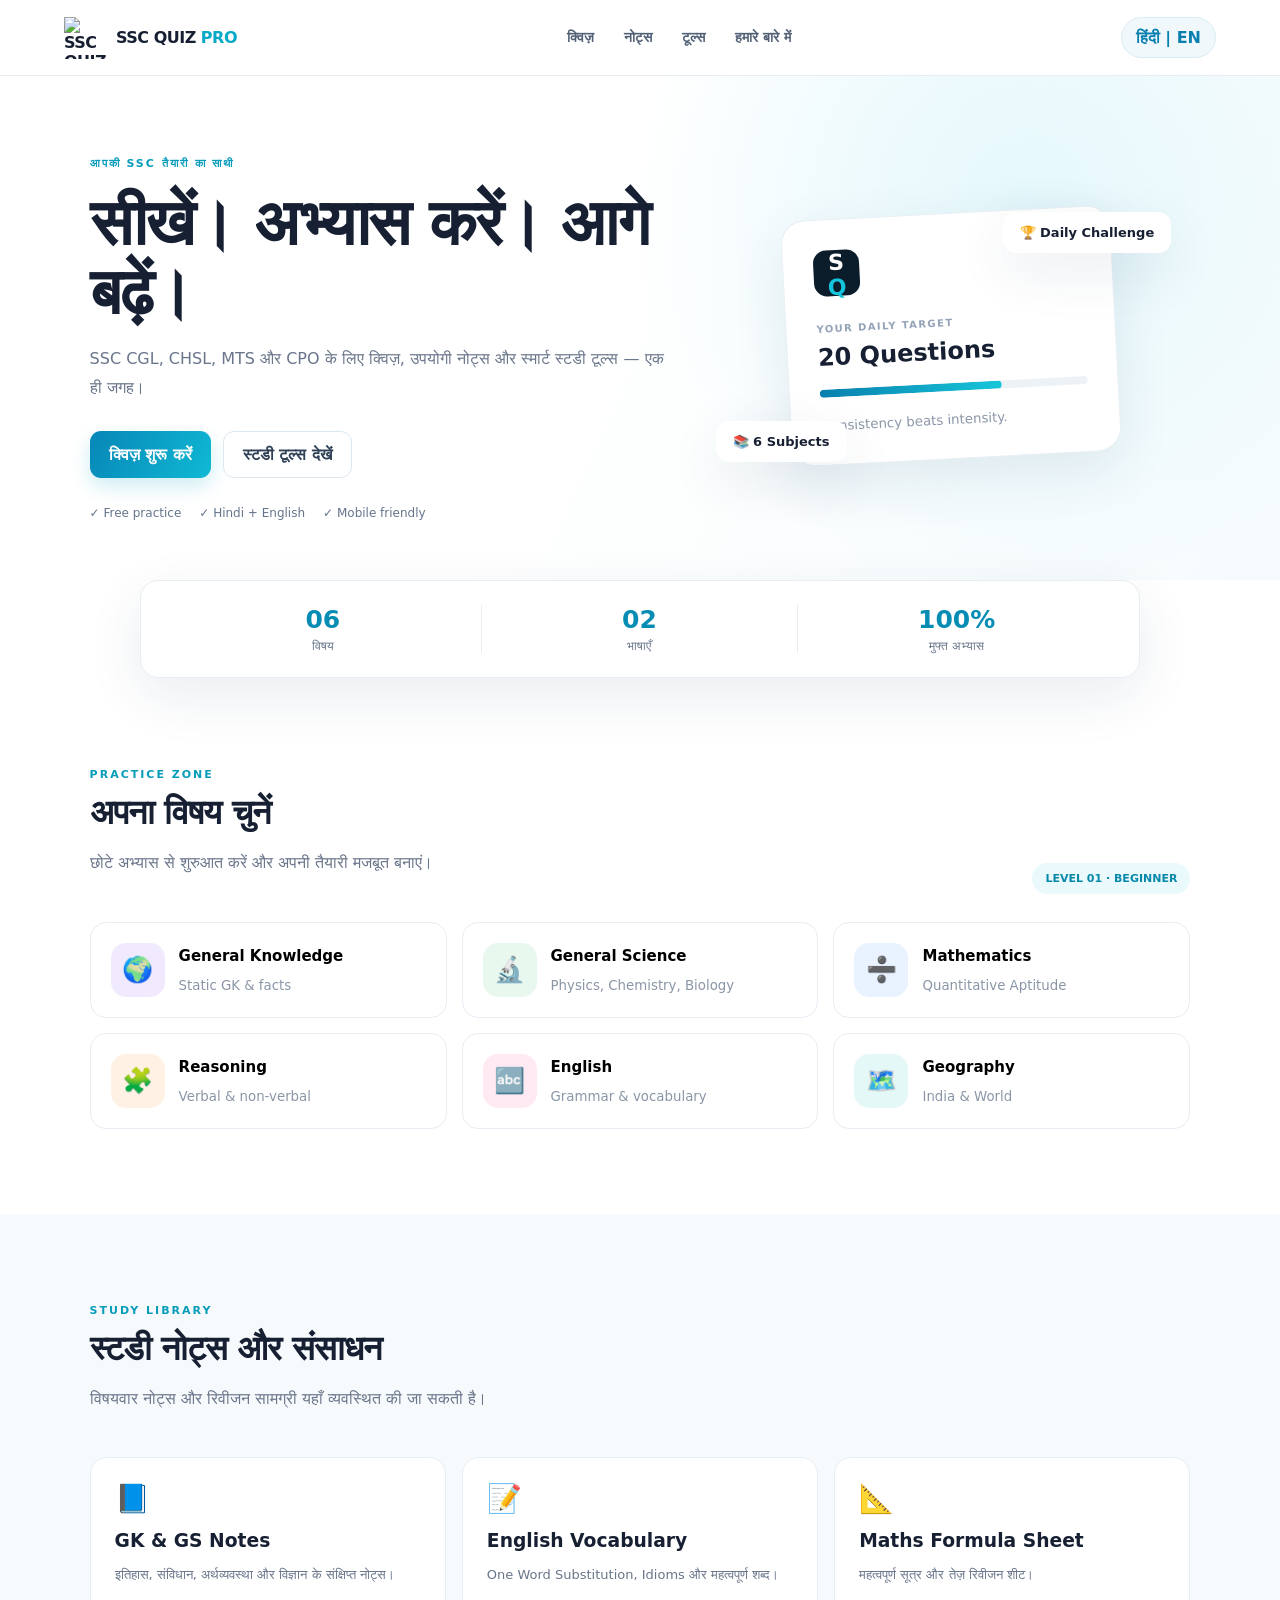
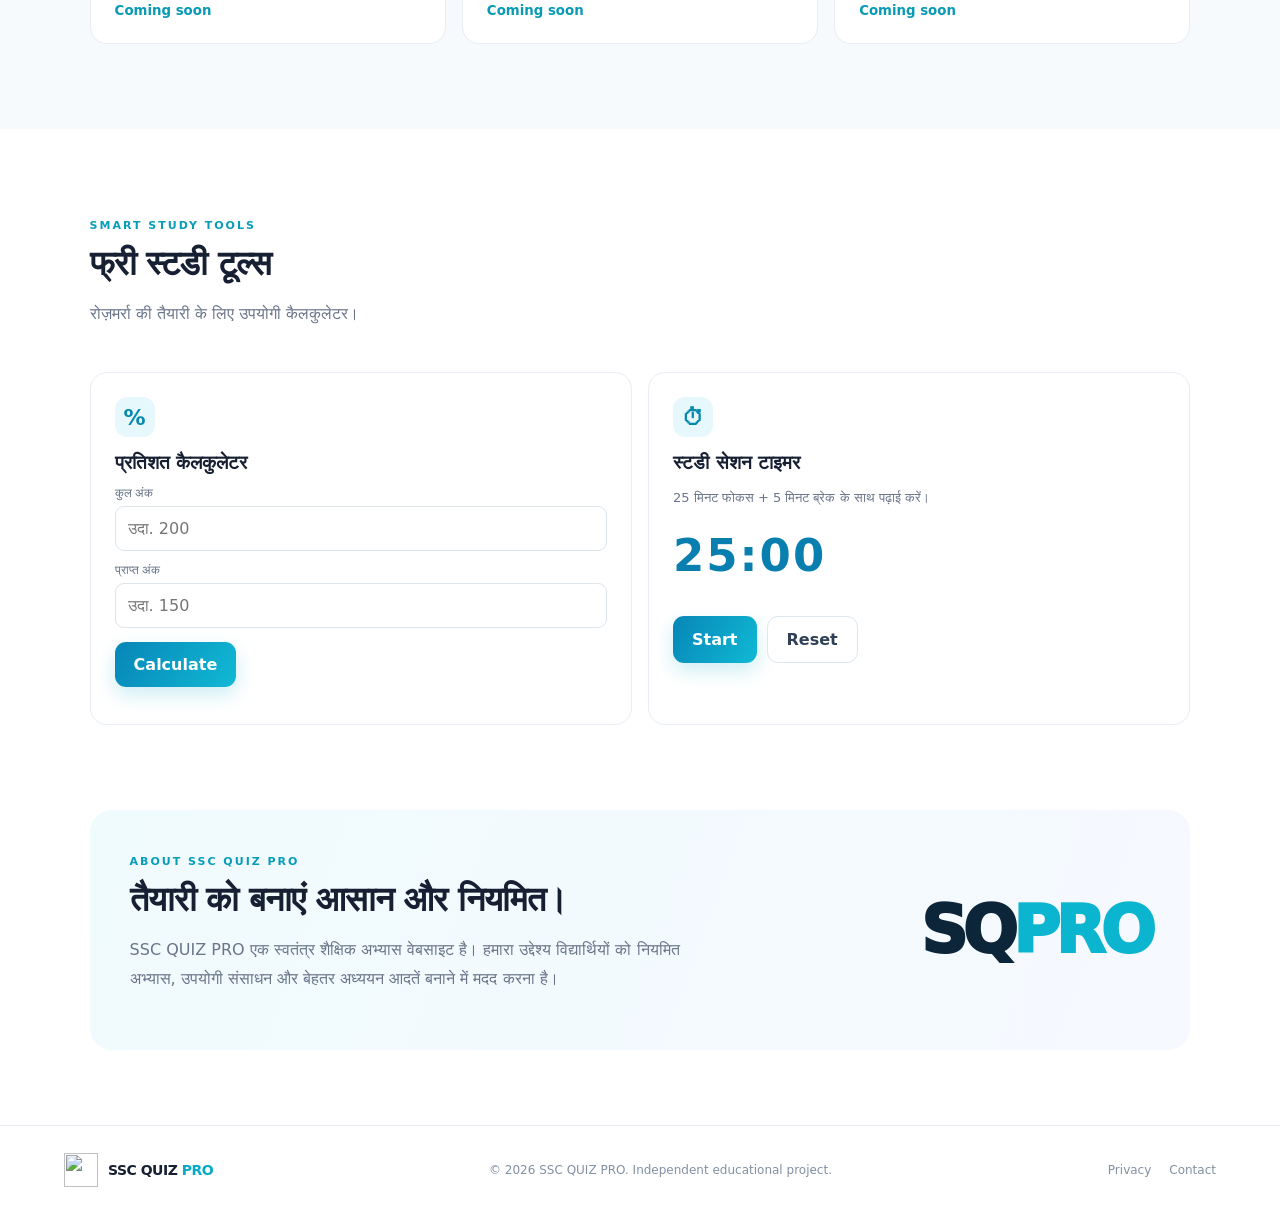
==== index.html @ 0713862b "Add files via upload" ====
<!doctype html>
<html lang="hi">
<head>
<meta charset="utf-8"><meta name="viewport" content="width=device-width,initial-scale=1">
<meta name="description" content="SSC QUIZ PRO — SSC CGL, CHSL, MTS और CPO की मुफ्त तैयारी: क्विज़, नोट्स और स्टडी टूल्स।">
<meta name="theme-color" content="#ffffff"><title>SSC QUIZ PRO | Learn • Practice • Progress</title>
<link rel="icon" href="assets/logo.svg" type="image/svg+xml"><link rel="stylesheet" href="styles.css">
</head>
<body>
<header class="topbar"><a class="brand" href="#home"><img src="assets/logo.svg" alt="SSC QUIZ PRO logo"><span>SSC QUIZ <b>PRO</b></span></a><nav><a href="#quiz" data-hi="क्विज़" data-en="Quiz">क्विज़</a><a href="#notes" data-hi="नोट्स" data-en="Notes">नोट्स</a><a href="#tools" data-hi="टूल्स" data-en="Tools">टूल्स</a><a href="#about" data-hi="हमारे बारे में" data-en="About">हमारे बारे में</a></nav><button id="langBtn" class="lang">हिंदी | EN</button></header>
<main id="home">
<section class="hero"><div class="hero-copy"><span class="eyebrow" data-hi="आपकी SSC तैयारी का साथी" data-en="Your SSC preparation companion">आपकी SSC तैयारी का साथी</span><h1 data-hi="सीखें। अभ्यास करें। आगे बढ़ें।" data-en="Learn. Practice. Progress.">सीखें। अभ्यास करें। आगे बढ़ें।</h1><p data-hi="SSC CGL, CHSL, MTS और CPO के लिए क्विज़, उपयोगी नोट्स और स्मार्ट स्टडी टूल्स — एक ही जगह।" data-en="Quizzes, useful notes and smart study tools for SSC CGL, CHSL, MTS and CPO — all in one place.">SSC CGL, CHSL, MTS और CPO के लिए क्विज़, उपयोगी नोट्स और स्मार्ट स्टडी टूल्स — एक ही जगह।</p><div class="actions"><a class="btn primary" href="#quiz" data-hi="क्विज़ शुरू करें" data-en="Start a quiz">क्विज़ शुरू करें</a><a class="btn secondary" href="#tools" data-hi="स्टडी टूल्स देखें" data-en="Explore study tools">स्टडी टूल्स देखें</a></div><div class="trust"><span>✓ Free practice</span><span>✓ Hindi + English</span><span>✓ Mobile friendly</span></div></div><div class="hero-art"><div class="score-card"><div class="mini-logo">S<span>Q</span></div><p>YOUR DAILY TARGET</p><strong>20 Questions</strong><div class="progress"><i></i></div><small>Consistency beats intensity.</small></div><div class="float-chip chip1">🏆 Daily Challenge</div><div class="float-chip chip2">📚 6 Subjects</div></div></section>
<section class="stats"><div><strong>06</strong><span data-hi="विषय" data-en="Subjects">विषय</span></div><div><strong>02</strong><span data-hi="भाषाएँ" data-en="Languages">भाषाएँ</span></div><div><strong>100%</strong><span data-hi="मुफ्त अभ्यास" data-en="Free practice">मुफ्त अभ्यास</span></div></section>
<section id="quiz" class="section"><div class="section-head"><div><span class="eyebrow">PRACTICE ZONE</span><h2 data-hi="अपना विषय चुनें" data-en="Choose your subject">अपना विषय चुनें</h2><p data-hi="छोटे अभ्यास से शुरुआत करें और अपनी तैयारी मजबूत बनाएं।" data-en="Start with a short practice set and strengthen your preparation.">छोटे अभ्यास से शुरुआत करें और अपनी तैयारी मजबूत बनाएं।</p></div><span class="pill">LEVEL 01 · BEGINNER</span></div><div class="subject-grid">
<button class="subject" data-subject="GK"><span class="subject-icon purple">🌍</span><b>General Knowledge</b><small>Static GK & facts</small></button><button class="subject" data-subject="GS"><span class="subject-icon green">🔬</span><b>General Science</b><small>Physics, Chemistry, Biology</small></button><button class="subject" data-subject="Maths"><span class="subject-icon blue">➗</span><b>Mathematics</b><small>Quantitative Aptitude</small></button><button class="subject" data-subject="Reasoning"><span class="subject-icon orange">🧩</span><b>Reasoning</b><small>Verbal & non-verbal</small></button><button class="subject" data-subject="English"><span class="subject-icon pink">🔤</span><b>English</b><small>Grammar & vocabulary</small></button><button class="subject" data-subject="Geography"><span class="subject-icon teal">🗺️</span><b>Geography</b><small>India & World</small></button></div>
<div id="quizPanel" class="quiz-panel hidden"><div class="quiz-top"><span id="quizSubject">GK</span><span id="questionCount">Question 1/5</span></div><div class="quiz-progress"><i id="quizProgress"></i></div><h3 id="questionText"></h3><div id="options" class="options"></div><p id="feedback" class="feedback" aria-live="polite"></p><div class="quiz-bottom"><span id="scoreText">Score: 0</span><button id="nextBtn" class="btn primary" disabled>Next question →</button></div></div>
</section>
<section id="notes" class="section soft"><div class="section-head"><div><span class="eyebrow">STUDY LIBRARY</span><h2 data-hi="स्टडी नोट्स और संसाधन" data-en="Study notes & resources">स्टडी नोट्स और संसाधन</h2><p data-hi="विषयवार नोट्स और रिवीजन सामग्री यहाँ व्यवस्थित की जा सकती है।" data-en="Organised subject-wise notes and revision material can live here.">विषयवार नोट्स और रिवीजन सामग्री यहाँ व्यवस्थित की जा सकती है।</p></div></div><div class="resource-grid"><article class="resource"><span>📘</span><h3>GK & GS Notes</h3><p data-hi="इतिहास, संविधान, अर्थव्यवस्था और विज्ञान के संक्षिप्त नोट्स।" data-en="Concise notes for History, Polity, Economy and Science.">इतिहास, संविधान, अर्थव्यवस्था और विज्ञान के संक्षिप्त नोट्स।</p><small>Coming soon</small></article><article class="resource"><span>📝</span><h3>English Vocabulary</h3><p data-hi="One Word Substitution, Idioms और महत्वपूर्ण शब्द।" data-en="One Word Substitution, idioms and important words.">One Word Substitution, Idioms और महत्वपूर्ण शब्द।</p><small>Coming soon</small></article><article class="resource"><span>📐</span><h3>Maths Formula Sheet</h3><p data-hi="महत्वपूर्ण सूत्र और तेज़ रिवीजन शीट।" data-en="Important formulas and quick revision sheets.">महत्वपूर्ण सूत्र और तेज़ रिवीजन शीट।</p><small>Coming soon</small></article></div></section>
<section id="tools" class="section"><div class="section-head"><div><span class="eyebrow">SMART STUDY TOOLS</span><h2 data-hi="फ्री स्टडी टूल्स" data-en="Free study tools">फ्री स्टडी टूल्स</h2><p data-hi="रोज़मर्रा की तैयारी के लिए उपयोगी कैलकुलेटर।" data-en="Useful calculators for everyday preparation.">रोज़मर्रा की तैयारी के लिए उपयोगी कैलकुलेटर।</p></div></div><div class="tools-grid"><div class="tool-card"><span class="tool-icon">%</span><h3 data-hi="प्रतिशत कैलकुलेटर" data-en="Percentage calculator">प्रतिशत कैलकुलेटर</h3><label data-hi="कुल अंक" data-en="Total marks">कुल अंक</label><input id="total" type="number" placeholder="उदा. 200"><label data-hi="प्राप्त अंक" data-en="Obtained marks">प्राप्त अंक</label><input id="obtained" type="number" placeholder="उदा. 150"><button id="calcPercent" class="btn primary">Calculate</button><p id="percentResult" class="result" aria-live="polite"></p></div><div class="tool-card"><span class="tool-icon">⏱</span><h3 data-hi="स्टडी सेशन टाइमर" data-en="Study session timer">स्टडी सेशन टाइमर</h3><p data-hi="25 मिनट फोकस + 5 मिनट ब्रेक के साथ पढ़ाई करें।" data-en="Study with 25 minutes focus + 5 minutes break.">25 मिनट फोकस + 5 मिनट ब्रेक के साथ पढ़ाई करें।</p><div id="timerDisplay" class="timer">25:00</div><div class="timer-actions"><button id="timerStart" class="btn primary">Start</button><button id="timerReset" class="btn secondary">Reset</button></div></div></div></section>
<section id="about" class="about"><div><span class="eyebrow">ABOUT SSC QUIZ PRO</span><h2 data-hi="तैयारी को बनाएं आसान और नियमित।" data-en="Make preparation simpler and consistent.">तैयारी को बनाएं आसान और नियमित।</h2><p data-hi="SSC QUIZ PRO एक स्वतंत्र शैक्षिक अभ्यास वेबसाइट है। हमारा उद्देश्य विद्यार्थियों को नियमित अभ्यास, उपयोगी संसाधन और बेहतर अध्ययन आदतें बनाने में मदद करना है।" data-en="SSC QUIZ PRO is an independent educational practice website. Our goal is to help learners build consistent practice habits with useful resources.">SSC QUIZ PRO एक स्वतंत्र शैक्षिक अभ्यास वेबसाइट है। हमारा उद्देश्य विद्यार्थियों को नियमित अभ्यास, उपयोगी संसाधन और बेहतर अध्ययन आदतें बनाने में मदद करना है।</p></div><div class="about-mark">SQ<span>PRO</span></div></section>
</main><footer><a class="brand" href="#home"><img src="assets/logo.svg" alt=""><span>SSC QUIZ <b>PRO</b></span></a><p>© <span id="year"></span> SSC QUIZ PRO. Independent educational project.</p><div><a href="privacy.html">Privacy</a><a href="contact.html">Contact</a></div></footer><script src="app.js"></script>
</body></html>
---- styles.css ----
:root{--ink:#172033;--muted:#69758a;--blue:#087fae;--cyan:#10b9d4;--line:#e7edf3;--soft:#f5f9fc;--shadow:0 18px 55px rgba(25,57,84,.09)}*{box-sizing:border-box}html{scroll-behavior:smooth}body{margin:0;font-family:Inter,ui-sans-serif,system-ui,-apple-system,"Segoe UI",sans-serif;color:var(--ink);background:#fff}a{color:inherit;text-decoration:none}.topbar{height:76px;padding:0 max(5vw,22px);display:flex;align-items:center;justify-content:space-between;border-bottom:1px solid var(--line);position:sticky;top:0;background:rgba(255,255,255,.94);backdrop-filter:blur(12px);z-index:10}.brand{display:flex;align-items:center;gap:10px;font-weight:850;letter-spacing:-.5px}.brand img{width:42px;height:42px}.brand b{color:#06a9c6}.topbar nav{display:flex;gap:30px;color:#526176;font-size:14px;font-weight:650}.topbar nav a:hover,footer a:hover{color:var(--blue)}button{font:inherit;cursor:pointer}.lang{background:#f0f8fb;border:1px solid #d7edf4;border-radius:30px;padding:10px 14px;color:#087fae;font-weight:750}.hero{padding:76px max(7vw,24px) 60px;display:grid;grid-template-columns:1.1fr .9fr;align-items:center;gap:35px;background:radial-gradient(circle at 80% 25%,#e5f8fc 0,transparent 36%),linear-gradient(115deg,#fff 45%,#f5fbfd)}.eyebrow{font-size:11px;letter-spacing:2px;font-weight:850;color:#079cba}.hero h1{font-size:clamp(38px,5vw,64px);line-height:1.08;letter-spacing:-2px;margin:18px 0}.hero p,.section-head p,.about p{color:var(--muted);line-height:1.8;max-width:600px}.actions{display:flex;gap:12px;margin:28px 0}.btn{border:0;border-radius:11px;padding:13px 19px;font-weight:750;display:inline-flex;align-items:center;justify-content:center}.primary{background:linear-gradient(120deg,#0786b7,#10b9d4);color:#fff;box-shadow:0 8px 20px #0aa5c533}.secondary{background:#fff;border:1px solid #dce7ef;color:#304157}.trust{display:flex;gap:18px;flex-wrap:wrap;color:#64748b;font-size:12px}.hero-art{min-height:300px;display:grid;place-items:center;position:relative}.score-card{width:min(330px,80%);padding:30px;background:#fff;border:1px solid #e9f0f5;border-radius:24px;box-shadow:var(--shadow);transform:rotate(-3deg)}.mini-logo{width:46px;height:46px;background:#0b1c2b;color:#fff;border-radius:13px;display:grid;place-items:center;font-weight:900;font-size:22px}.mini-logo span{color:#12c4dc}.score-card p{font-size:10px;letter-spacing:1.4px;color:#94a3b8;font-weight:800;margin:24px 0 5px}.score-card strong{font-size:24px}.score-card small{color:#8b97a8}.progress,.quiz-progress{height:8px;background:#edf2f6;border-radius:20px;margin:18px 0;overflow:hidden}.progress i{display:block;width:68%;height:100%;background:linear-gradient(90deg,#087fae,#17c6d9);border-radius:20px}.float-chip{position:absolute;background:#fff;padding:13px 17px;border-radius:13px;box-shadow:var(--shadow);font-weight:750;font-size:13px}.chip1{top:26px;right:4%}.chip2{bottom:24px;left:1%}.stats{margin:0 auto;max-width:1000px;display:grid;grid-template-columns:repeat(3,1fr);padding:24px;border:1px solid var(--line);border-radius:18px;box-shadow:var(--shadow);background:#fff}.stats div{text-align:center;display:grid;gap:5px;border-right:1px solid var(--line)}.stats div:last-child{border:0}.stats strong{font-size:25px;color:#078db4}.stats span{font-size:12px;color:var(--muted)}.section{padding:85px max(7vw,24px)}.section-head{display:flex;justify-content:space-between;align-items:end;margin-bottom:28px}.section h2,.about h2{font-size:34px;letter-spacing:-1px;margin:10px 0}.pill{font-size:11px;color:#0789a9;background:#eaf9fc;padding:9px 13px;border-radius:30px;font-weight:850}.subject-grid{display:grid;grid-template-columns:repeat(3,1fr);gap:15px}.subject{background:#fff;border:1px solid var(--line);border-radius:16px;padding:20px;display:grid;grid-template-columns:54px 1fr;column-gap:14px;text-align:left;align-items:center;transition:.2s}.subject:hover{transform:translateY(-4px);box-shadow:var(--shadow);border-color:#b9e7f0}.subject-icon{grid-row:span 2;width:54px;height:54px;border-radius:15px;display:grid;place-items:center;font-size:25px}.purple{background:#f1eaff}.green{background:#e8f8ef}.blue{background:#e9f2ff}.orange{background:#fff1e4}.pink{background:#ffeaf3}.teal{background:#e4f8f7}.subject b{font-size:15px}.subject small{color:#8a96a7;margin-top:5px}.quiz-panel{margin-top:25px;padding:25px;border:1px solid #dceaf0;border-radius:18px;box-shadow:var(--shadow);max-width:760px}.hidden{display:none}.quiz-top,.quiz-bottom{display:flex;justify-content:space-between;color:#718096;font-size:13px;font-weight:750}.quiz-top span:first-child{color:#078eaf}.quiz-progress{margin:14px 0 22px;height:6px}.quiz-progress i{display:block;height:100%;width:20%;background:#10b9d4;transition:.2s}.quiz-panel h3{font-size:20px;line-height:1.5}.options{display:grid;gap:10px}.option{padding:13px 15px;text-align:left;border:1px solid var(--line);background:#fff;border-radius:11px;color:#344256}.option:hover{border-color:#13afca}.option.correct{background:#eaf9f0;border-color:#59c889}.option.wrong{background:#fff0f0;border-color:#f09b9b}.feedback{min-height:24px;color:#607084;font-size:13px}.quiz-bottom{align-items:center}.soft{background:#f7fafc}.resource-grid,.tools-grid{display:grid;grid-template-columns:repeat(3,1fr);gap:16px}.resource,.tool-card{padding:24px;background:#fff;border:1px solid var(--line);border-radius:17px}.resource>span{font-size:28px}.resource h3,.tool-card h3{margin:15px 0 8px}.resource p,.tool-card p{font-size:13px;color:var(--muted);line-height:1.7}.resource small{color:#0a9ab6;font-weight:800}.tools-grid{grid-template-columns:repeat(2,1fr)}.tool-icon{width:40px;height:40px;border-radius:12px;background:#e6f8fb;color:#0789ae;display:grid;place-items:center;font-size:22px;font-weight:900}.tool-card label{display:block;font-size:12px;color:#617084;margin:12px 0 6px}.tool-card input{width:100%;padding:12px;border:1px solid #dce5ec;border-radius:9px;font:inherit}.tool-card .btn{margin-top:14px}.result{font-weight:800;color:#078eaf}.timer{font-size:45px;font-weight:850;letter-spacing:2px;margin:20px 0;color:#087fae}.timer-actions{display:flex;gap:10px}.about{margin:0 max(7vw,24px) 75px;padding:40px;border-radius:22px;background:linear-gradient(110deg,#f0fbfd,#f6f9ff);display:flex;align-items:center;justify-content:space-between;gap:25px}.about-mark{font-size:65px;font-weight:950;color:#0d2538;letter-spacing:-5px}.about-mark span{color:#0bb5cf}footer{padding:25px max(5vw,22px);border-top:1px solid var(--line);display:flex;align-items:center;justify-content:space-between;gap:20px;color:#8190a2;font-size:12px}footer .brand{color:var(--ink);font-size:14px}footer .brand img{width:34px;height:34px}footer div{display:flex;gap:18px}@media(max-width:760px){.topbar{height:66px}.topbar nav{display:none}.hero{padding-top:52px;grid-template-columns:1fr}.hero-art{min-height:250px}.stats{margin:0 18px}.section{padding:65px 20px}.subject-grid{grid-template-columns:repeat(2,1fr)}.resource-grid{grid-template-columns:1fr}.tools-grid{grid-template-columns:1fr}.section-head{align-items:start;gap:15px;flex-direction:column}.about{margin:0 20px 50px;padding:27px;flex-direction:column;align-items:start}.about-mark{font-size:48px}footer{flex-wrap:wrap}footer p{order:3;width:100%}}@media(max-width:390px){.subject-grid{grid-template-columns:1fr}.trust{gap:9px}.actions{flex-direction:column}}
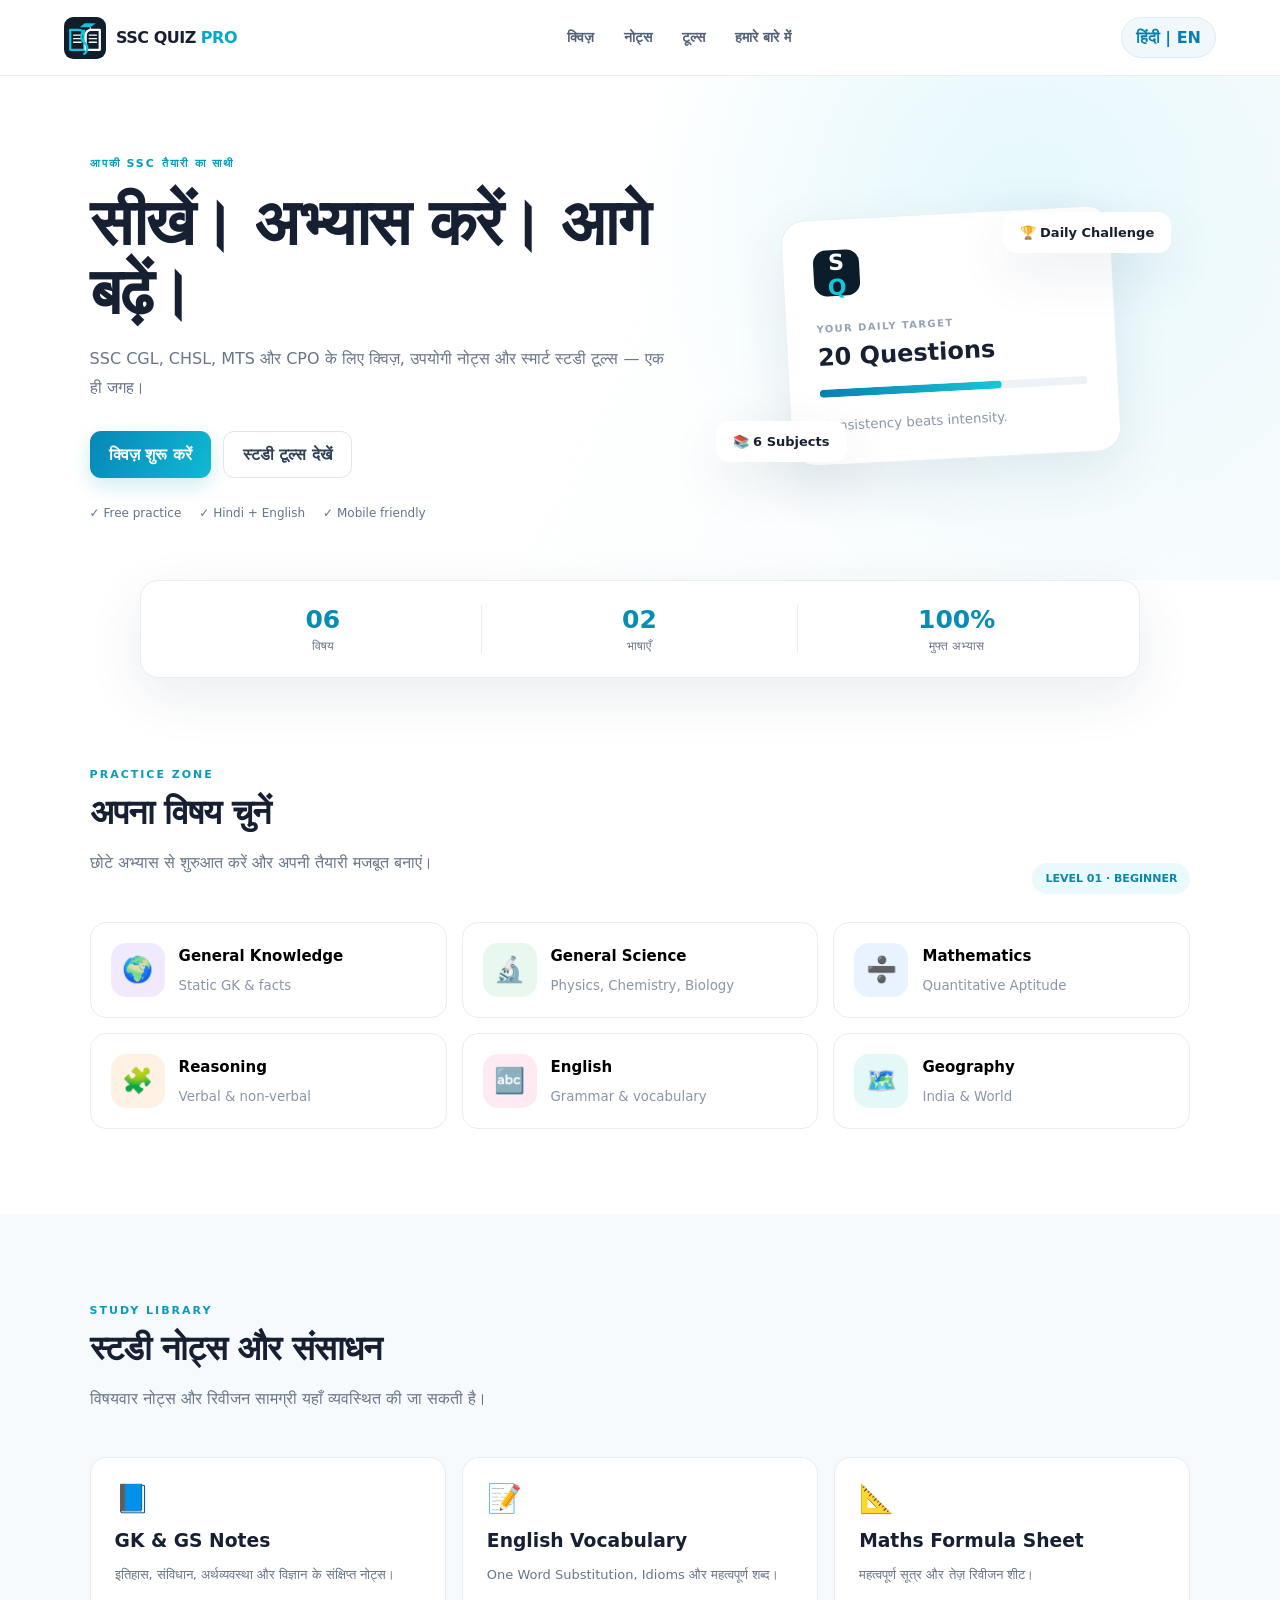
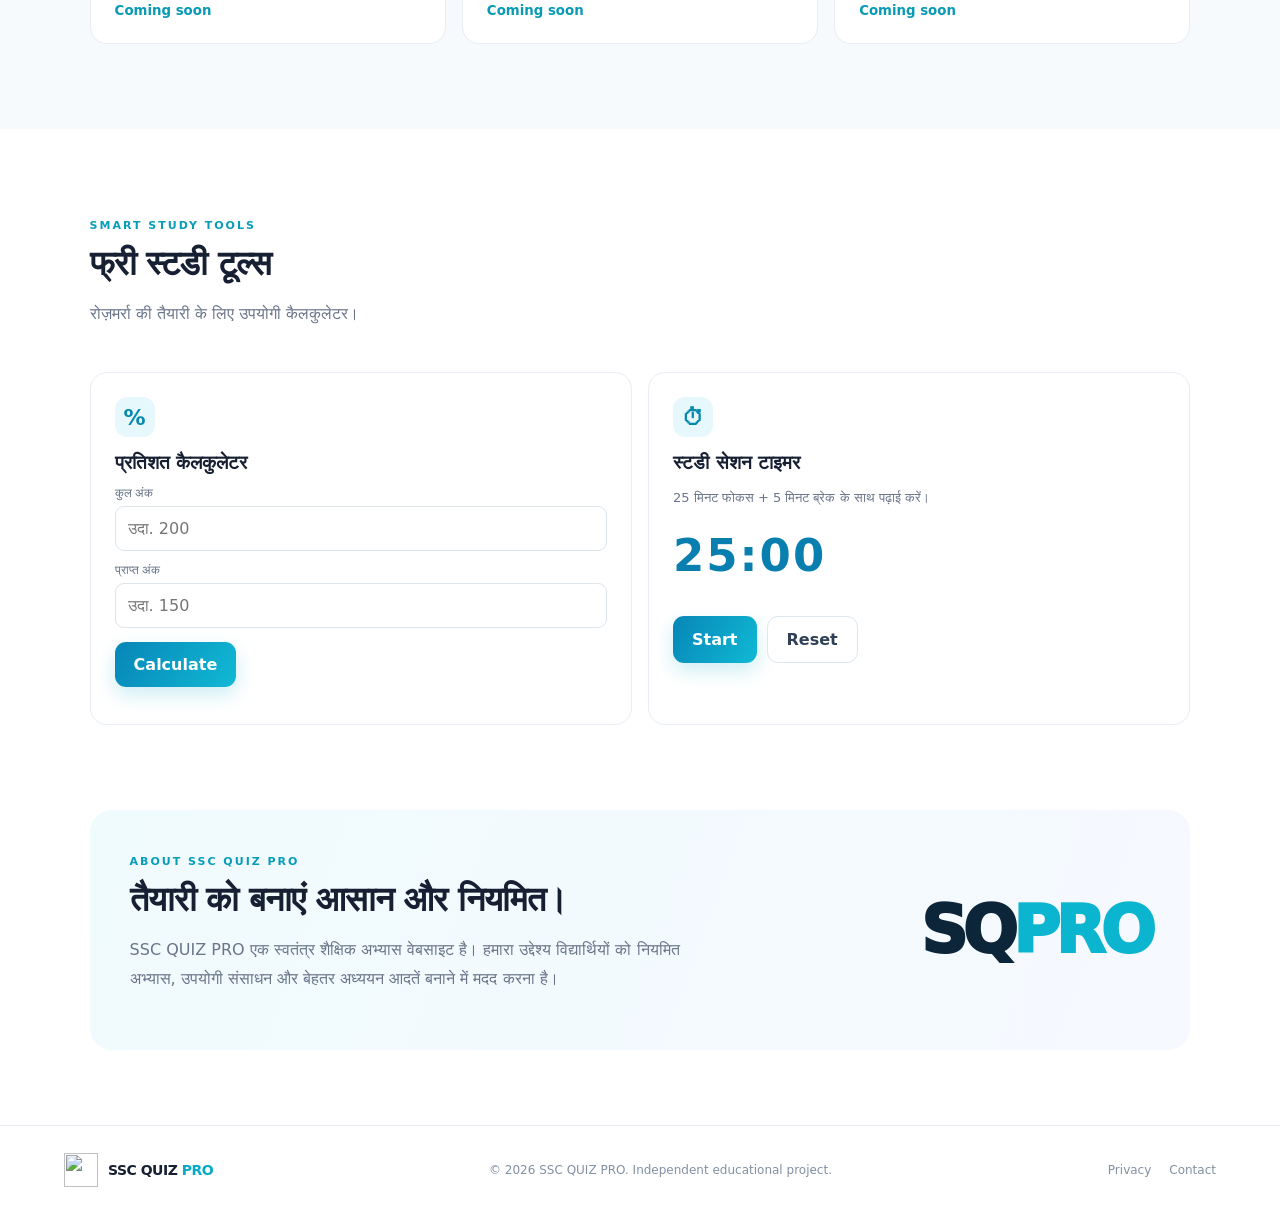
==== commit 05b3a56c: "Update index.html" ====
--- a/index.html
+++ b/index.html
@@ -7,7 +7,7 @@
 <link rel="icon" href="assets/logo.svg" type="image/svg+xml"><link rel="stylesheet" href="styles.css">
 </head>
 <body>
-<header class="topbar"><a class="brand" href="#home"><img src="assets/logo.svg" alt="SSC QUIZ PRO logo"><span>SSC QUIZ <b>PRO</b></span></a><nav><a href="#quiz" data-hi="क्विज़" data-en="Quiz">क्विज़</a><a href="#notes" data-hi="नोट्स" data-en="Notes">नोट्स</a><a href="#tools" data-hi="टूल्स" data-en="Tools">टूल्स</a><a href="#about" data-hi="हमारे बारे में" data-en="About">हमारे बारे में</a></nav><button id="langBtn" class="lang">हिंदी | EN</button></header>
+<header class="topbar"><a class="brand" href="#home"><img src="logo.svg" alt="SSC QUIZ PRO logo"><span>SSC QUIZ <b>PRO</b></span></a><nav><a href="#quiz" data-hi="क्विज़" data-en="Quiz">क्विज़</a><a href="#notes" data-hi="नोट्स" data-en="Notes">नोट्स</a><a href="#tools" data-hi="टूल्स" data-en="Tools">टूल्स</a><a href="#about" data-hi="हमारे बारे में" data-en="About">हमारे बारे में</a></nav><button id="langBtn" class="lang">हिंदी | EN</button></header>
 <main id="home">
 <section class="hero"><div class="hero-copy"><span class="eyebrow" data-hi="आपकी SSC तैयारी का साथी" data-en="Your SSC preparation companion">आपकी SSC तैयारी का साथी</span><h1 data-hi="सीखें। अभ्यास करें। आगे बढ़ें।" data-en="Learn. Practice. Progress.">सीखें। अभ्यास करें। आगे बढ़ें।</h1><p data-hi="SSC CGL, CHSL, MTS और CPO के लिए क्विज़, उपयोगी नोट्स और स्मार्ट स्टडी टूल्स — एक ही जगह।" data-en="Quizzes, useful notes and smart study tools for SSC CGL, CHSL, MTS and CPO — all in one place.">SSC CGL, CHSL, MTS और CPO के लिए क्विज़, उपयोगी नोट्स और स्मार्ट स्टडी टूल्स — एक ही जगह।</p><div class="actions"><a class="btn primary" href="#quiz" data-hi="क्विज़ शुरू करें" data-en="Start a quiz">क्विज़ शुरू करें</a><a class="btn secondary" href="#tools" data-hi="स्टडी टूल्स देखें" data-en="Explore study tools">स्टडी टूल्स देखें</a></div><div class="trust"><span>✓ Free practice</span><span>✓ Hindi + English</span><span>✓ Mobile friendly</span></div></div><div class="hero-art"><div class="score-card"><div class="mini-logo">S<span>Q</span></div><p>YOUR DAILY TARGET</p><strong>20 Questions</strong><div class="progress"><i></i></div><small>Consistency beats intensity.</small></div><div class="float-chip chip1">🏆 Daily Challenge</div><div class="float-chip chip2">📚 6 Subjects</div></div></section>
 <section class="stats"><div><strong>06</strong><span data-hi="विषय" data-en="Subjects">विषय</span></div><div><strong>02</strong><span data-hi="भाषाएँ" data-en="Languages">भाषाएँ</span></div><div><strong>100%</strong><span data-hi="मुफ्त अभ्यास" data-en="Free practice">मुफ्त अभ्यास</span></div></section>
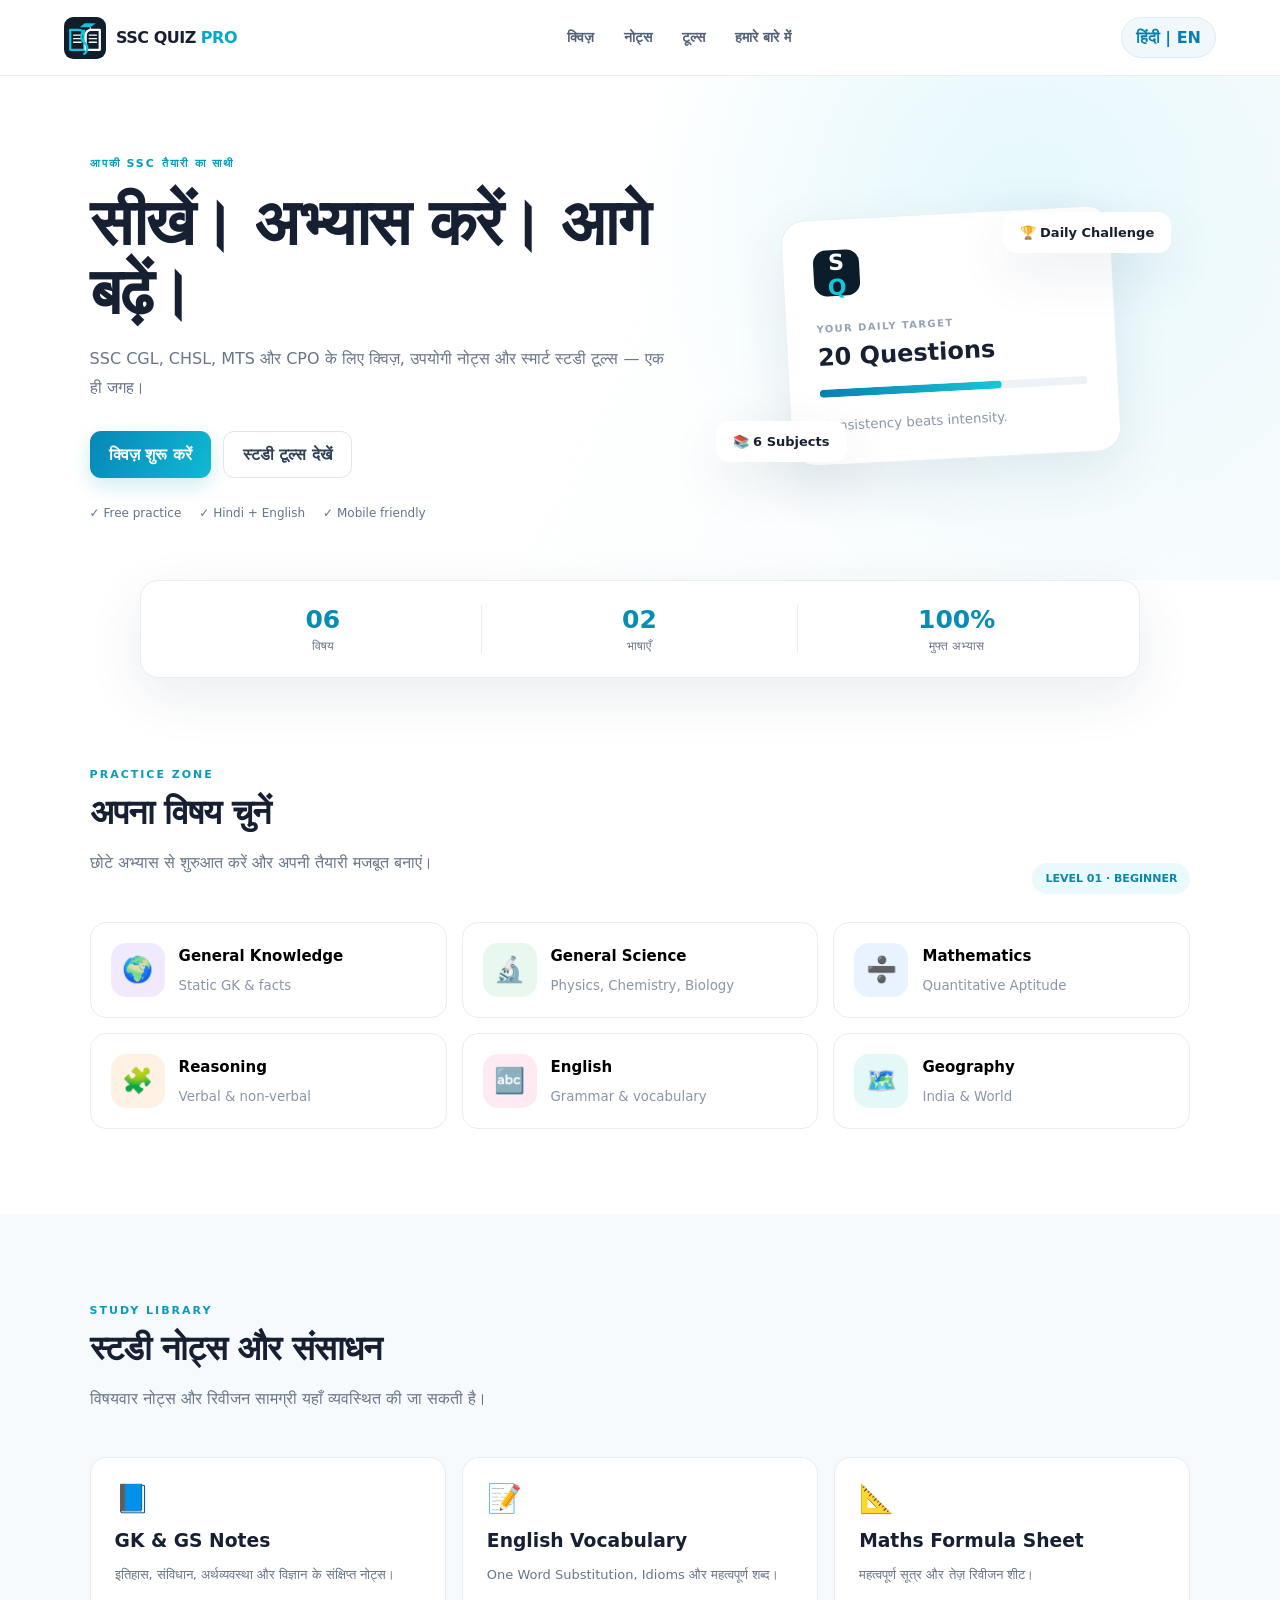
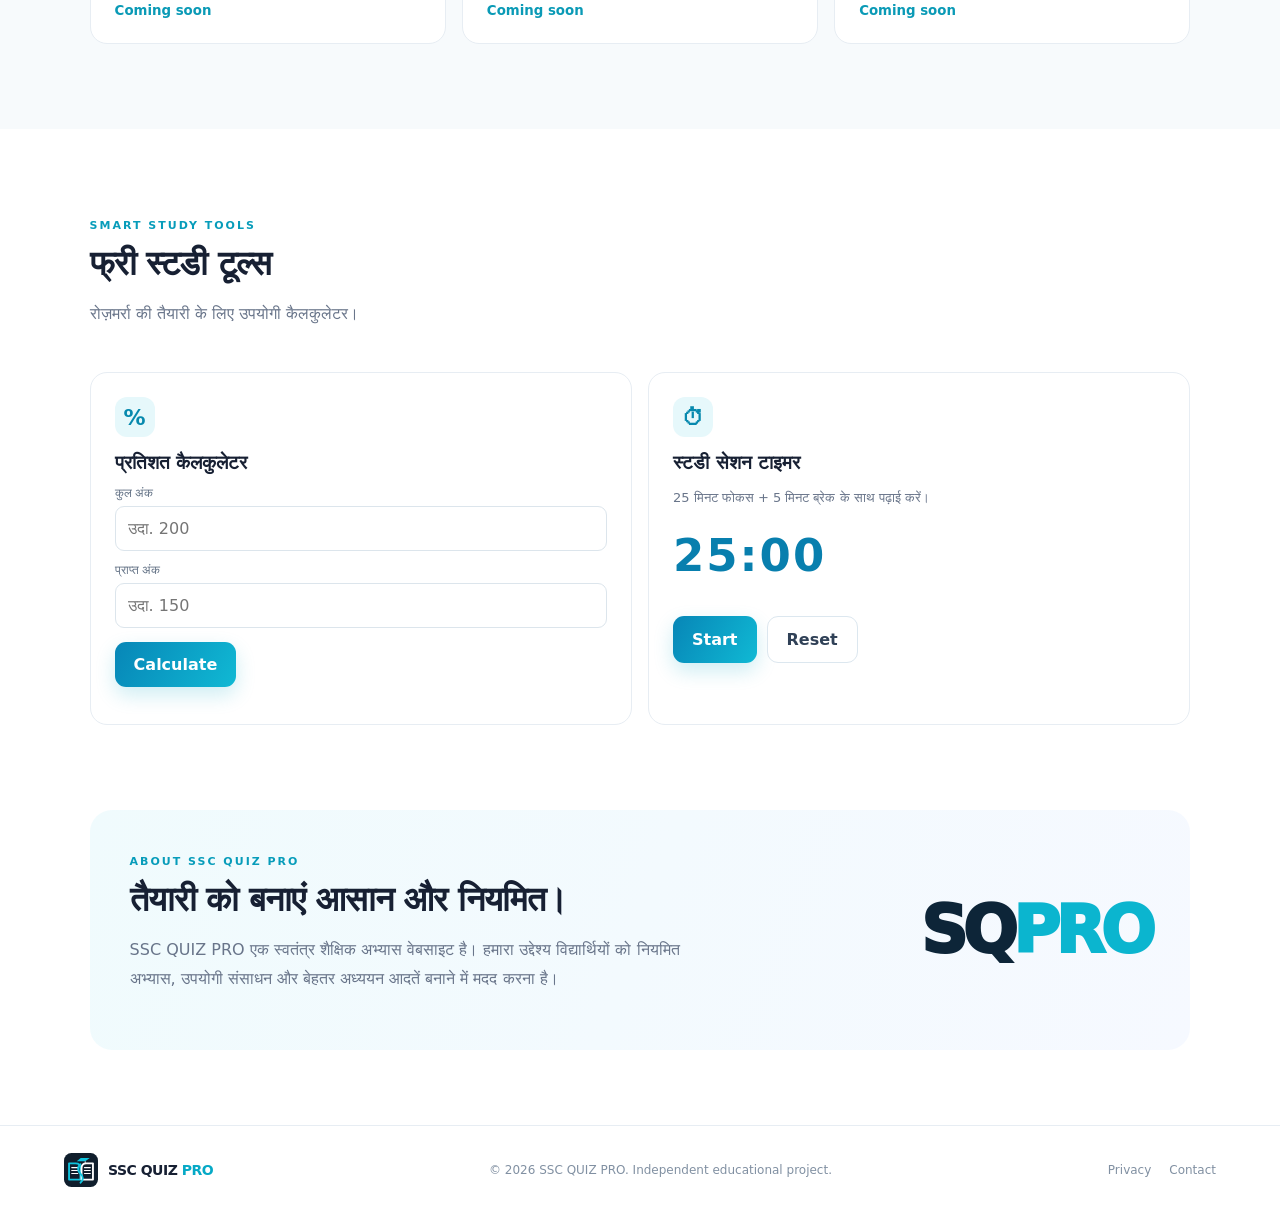
==== commit e330d928: "Update index.html" ====
--- a/index.html
+++ b/index.html
@@ -4,7 +4,7 @@
 <meta charset="utf-8"><meta name="viewport" content="width=device-width,initial-scale=1">
 <meta name="description" content="SSC QUIZ PRO — SSC CGL, CHSL, MTS और CPO की मुफ्त तैयारी: क्विज़, नोट्स और स्टडी टूल्स।">
 <meta name="theme-color" content="#ffffff"><title>SSC QUIZ PRO | Learn • Practice • Progress</title>
-<link rel="icon" href="assets/logo.svg" type="image/svg+xml"><link rel="stylesheet" href="styles.css">
+<link rel="icon" href="logo.svg" type="image/svg+xml"><link rel="stylesheet" href="styles.css">
 </head>
 <body>
 <header class="topbar"><a class="brand" href="#home"><img src="logo.svg" alt="SSC QUIZ PRO logo"><span>SSC QUIZ <b>PRO</b></span></a><nav><a href="#quiz" data-hi="क्विज़" data-en="Quiz">क्विज़</a><a href="#notes" data-hi="नोट्स" data-en="Notes">नोट्स</a><a href="#tools" data-hi="टूल्स" data-en="Tools">टूल्स</a><a href="#about" data-hi="हमारे बारे में" data-en="About">हमारे बारे में</a></nav><button id="langBtn" class="lang">हिंदी | EN</button></header>
@@ -18,5 +18,5 @@
 <section id="notes" class="section soft"><div class="section-head"><div><span class="eyebrow">STUDY LIBRARY</span><h2 data-hi="स्टडी नोट्स और संसाधन" data-en="Study notes & resources">स्टडी नोट्स और संसाधन</h2><p data-hi="विषयवार नोट्स और रिवीजन सामग्री यहाँ व्यवस्थित की जा सकती है।" data-en="Organised subject-wise notes and revision material can live here.">विषयवार नोट्स और रिवीजन सामग्री यहाँ व्यवस्थित की जा सकती है।</p></div></div><div class="resource-grid"><article class="resource"><span>📘</span><h3>GK & GS Notes</h3><p data-hi="इतिहास, संविधान, अर्थव्यवस्था और विज्ञान के संक्षिप्त नोट्स।" data-en="Concise notes for History, Polity, Economy and Science.">इतिहास, संविधान, अर्थव्यवस्था और विज्ञान के संक्षिप्त नोट्स।</p><small>Coming soon</small></article><article class="resource"><span>📝</span><h3>English Vocabulary</h3><p data-hi="One Word Substitution, Idioms और महत्वपूर्ण शब्द।" data-en="One Word Substitution, idioms and important words.">One Word Substitution, Idioms और महत्वपूर्ण शब्द।</p><small>Coming soon</small></article><article class="resource"><span>📐</span><h3>Maths Formula Sheet</h3><p data-hi="महत्वपूर्ण सूत्र और तेज़ रिवीजन शीट।" data-en="Important formulas and quick revision sheets.">महत्वपूर्ण सूत्र और तेज़ रिवीजन शीट।</p><small>Coming soon</small></article></div></section>
 <section id="tools" class="section"><div class="section-head"><div><span class="eyebrow">SMART STUDY TOOLS</span><h2 data-hi="फ्री स्टडी टूल्स" data-en="Free study tools">फ्री स्टडी टूल्स</h2><p data-hi="रोज़मर्रा की तैयारी के लिए उपयोगी कैलकुलेटर।" data-en="Useful calculators for everyday preparation.">रोज़मर्रा की तैयारी के लिए उपयोगी कैलकुलेटर।</p></div></div><div class="tools-grid"><div class="tool-card"><span class="tool-icon">%</span><h3 data-hi="प्रतिशत कैलकुलेटर" data-en="Percentage calculator">प्रतिशत कैलकुलेटर</h3><label data-hi="कुल अंक" data-en="Total marks">कुल अंक</label><input id="total" type="number" placeholder="उदा. 200"><label data-hi="प्राप्त अंक" data-en="Obtained marks">प्राप्त अंक</label><input id="obtained" type="number" placeholder="उदा. 150"><button id="calcPercent" class="btn primary">Calculate</button><p id="percentResult" class="result" aria-live="polite"></p></div><div class="tool-card"><span class="tool-icon">⏱</span><h3 data-hi="स्टडी सेशन टाइमर" data-en="Study session timer">स्टडी सेशन टाइमर</h3><p data-hi="25 मिनट फोकस + 5 मिनट ब्रेक के साथ पढ़ाई करें।" data-en="Study with 25 minutes focus + 5 minutes break.">25 मिनट फोकस + 5 मिनट ब्रेक के साथ पढ़ाई करें।</p><div id="timerDisplay" class="timer">25:00</div><div class="timer-actions"><button id="timerStart" class="btn primary">Start</button><button id="timerReset" class="btn secondary">Reset</button></div></div></div></section>
 <section id="about" class="about"><div><span class="eyebrow">ABOUT SSC QUIZ PRO</span><h2 data-hi="तैयारी को बनाएं आसान और नियमित।" data-en="Make preparation simpler and consistent.">तैयारी को बनाएं आसान और नियमित।</h2><p data-hi="SSC QUIZ PRO एक स्वतंत्र शैक्षिक अभ्यास वेबसाइट है। हमारा उद्देश्य विद्यार्थियों को नियमित अभ्यास, उपयोगी संसाधन और बेहतर अध्ययन आदतें बनाने में मदद करना है।" data-en="SSC QUIZ PRO is an independent educational practice website. Our goal is to help learners build consistent practice habits with useful resources.">SSC QUIZ PRO एक स्वतंत्र शैक्षिक अभ्यास वेबसाइट है। हमारा उद्देश्य विद्यार्थियों को नियमित अभ्यास, उपयोगी संसाधन और बेहतर अध्ययन आदतें बनाने में मदद करना है।</p></div><div class="about-mark">SQ<span>PRO</span></div></section>
-</main><footer><a class="brand" href="#home"><img src="assets/logo.svg" alt=""><span>SSC QUIZ <b>PRO</b></span></a><p>© <span id="year"></span> SSC QUIZ PRO. Independent educational project.</p><div><a href="privacy.html">Privacy</a><a href="contact.html">Contact</a></div></footer><script src="app.js"></script>
+</main><footer><a class="brand" href="#home"><img src="logo.svg" alt=""><span>SSC QUIZ <b>PRO</b></span></a><p>© <span id="year"></span> SSC QUIZ PRO. Independent educational project.</p><div><a href="privacy.html">Privacy</a><a href="contact.html">Contact</a></div></footer><script src="app.js"></script>
 </body></html>
